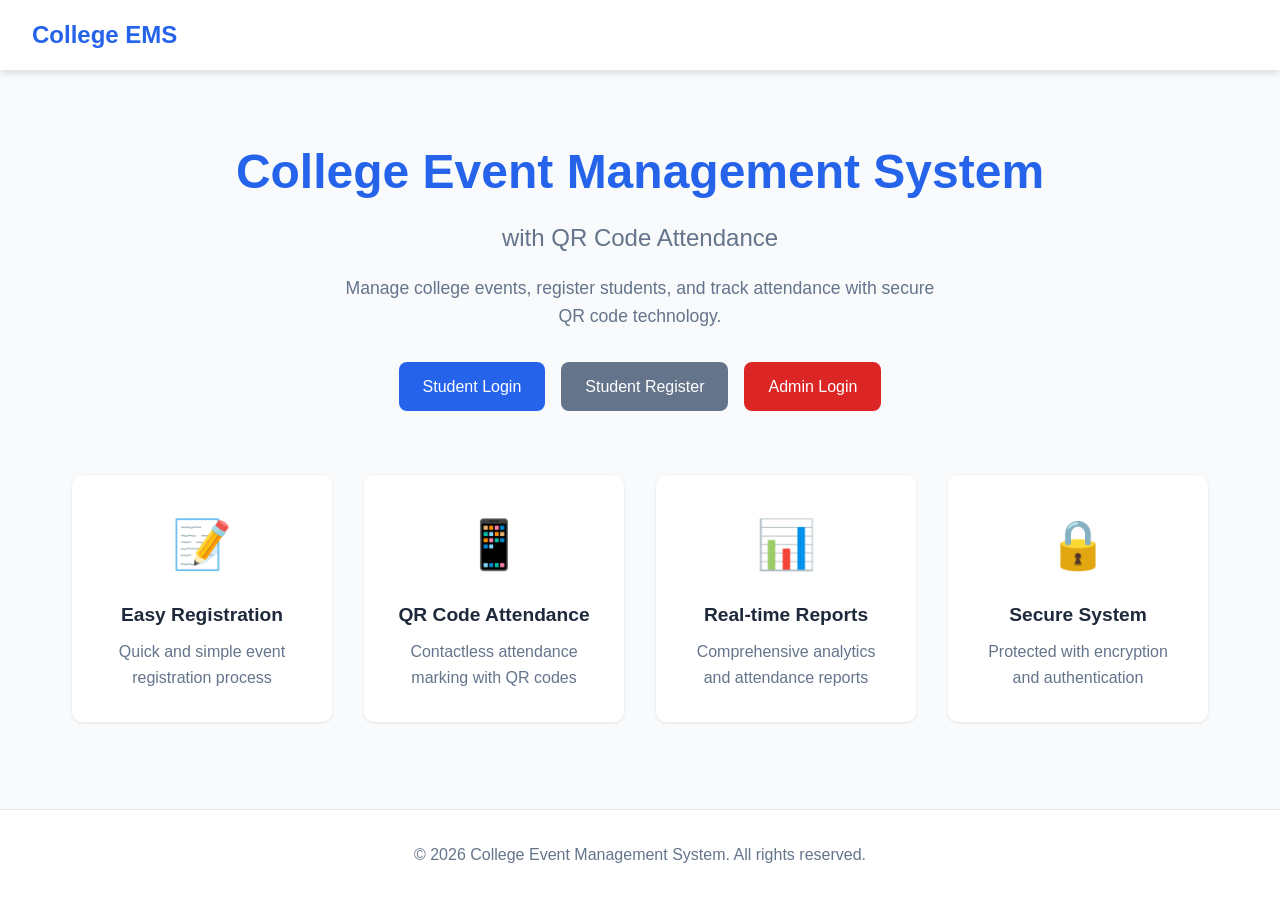
==== frontend/index.html @ 3b86f463 "add in repo" ====
<!DOCTYPE html>
<html lang="en">
<head>
    <meta charset="UTF-8">
    <meta name="viewport" content="width=device-width, initial-scale=1.0">
    <title>College Event Management System</title>
    <link rel="stylesheet" href="css/style.css">
</head>
<body>
    <div class="landing-container">
        <nav class="navbar">
            <h1 class="logo">College EMS</h1>
        </nav>
        
        <div class="hero-section">
            <div class="hero-content">
                <h1 class="hero-title">College Event Management System</h1>
                <p class="hero-subtitle">with QR Code Attendance</p>
                <p class="hero-description">
                    Manage college events, register students, and track attendance with secure QR code technology.
                </p>
                
                <div class="action-buttons">
                    <a href="pages/login.html" class="btn btn-primary">Student Login</a>
                    <a href="pages/register.html" class="btn btn-secondary">Student Register</a>
                    <a href="pages/admin_login.html" class="btn btn-admin">Admin Login</a>
                </div>
            </div>
            
            <div class="features-grid">
                <div class="feature-card">
                    <div class="feature-icon">📝</div>
                    <h3>Easy Registration</h3>
                    <p>Quick and simple event registration process</p>
                </div>
                
                <div class="feature-card">
                    <div class="feature-icon">📱</div>
                    <h3>QR Code Attendance</h3>
                    <p>Contactless attendance marking with QR codes</p>
                </div>
                
                <div class="feature-card">
                    <div class="feature-icon">📊</div>
                    <h3>Real-time Reports</h3>
                    <p>Comprehensive analytics and attendance reports</p>
                </div>
                
                <div class="feature-card">
                    <div class="feature-icon">🔒</div>
                    <h3>Secure System</h3>
                    <p>Protected with encryption and authentication</p>
                </div>
            </div>
        </div>
        
        <footer class="footer">
            <p>&copy; 2026 College Event Management System. All rights reserved.</p>
        </footer>
    </div>
</body>
</html>
---- frontend/css/style.css ----
/* ========================================
   Global Styles
   ======================================== */

* {
    margin: 0;
    padding: 0;
    box-sizing: border-box;
}

:root {
    --primary-color: #2563eb;
    --primary-dark: #1e40af;
    --secondary-color: #64748b;
    --admin-color: #dc2626;
    --admin-dark: #b91c1c;
    --success-color: #16a34a;
    --error-color: #dc2626;
    --warning-color: #f59e0b;
    --background: #f8fafc;
    --card-background: #ffffff;
    --text-primary: #1e293b;
    --text-secondary: #64748b;
    --border-color: #e2e8f0;
    --shadow: 0 1px 3px rgba(0, 0, 0, 0.1);
    --shadow-md: 0 4px 6px rgba(0, 0, 0, 0.1);
    --shadow-lg: 0 10px 15px rgba(0, 0, 0, 0.1);
}

body {
    font-family: 'Segoe UI', Tahoma, Geneva, Verdana, sans-serif;
    background: var(--background);
    color: var(--text-primary);
    line-height: 1.6;
    animation: fadeIn 0.5s ease-in;
}

/* ========================================
   Navbar
   ======================================== */

.navbar {
    background: var(--card-background);
    padding: 1rem 2rem;
    box-shadow: var(--shadow-md);
    display: flex;
    justify-content: space-between;
    align-items: center;
    position: sticky;
    top: 0;
    z-index: 1000;
    animation: slideInDown 0.4s ease-out;
}

@keyframes slideInDown {
    from {
        opacity: 0;
        transform: translateY(-30px);
    }
    to {
        opacity: 1;
        transform: translateY(0);
    }
}

.logo {
    font-size: 1.5rem;
    font-weight: bold;
    color: var(--primary-color);
}

.nav-right {
    display: flex;
    align-items: center;
    gap: 1rem;
}

.nav-username {
    font-weight: 500;
    color: var(--text-secondary);
}

/* ========================================
   Landing Page
   ======================================== */

.landing-container {
    min-height: 100vh;
    display: flex;
    flex-direction: column;
}

.hero-section {
    flex: 1;
    padding: 4rem 2rem;
    max-width: 1200px;
    margin: 0 auto;
    width: 100%;
}

.hero-content {
    text-align: center;
    margin-bottom: 4rem;
}

.hero-title {
    font-size: 3rem;
    font-weight: bold;
    margin-bottom: 0.5rem;
    color: var(--primary-color);
    animation: fadeInUp 0.6s ease;
}

.hero-subtitle {
    font-size: 1.5rem;
    color: var(--text-secondary);
    margin-bottom: 1rem;
    animation: fadeInUp 0.8s ease;
}

.hero-description {
    font-size: 1.1rem;
    color: var(--text-secondary);
    max-width: 600px;
    margin: 0 auto 2rem;
    animation: fadeInUp 1s ease;
}

.action-buttons {
    display: flex;
    gap: 1rem;
    justify-content: center;
    flex-wrap: wrap;
    animation: fadeInUp 1.2s ease;
}

.features-grid {
    display: grid;
    grid-template-columns: repeat(auto-fit, minmax(250px, 1fr));
    gap: 2rem;
    margin-top: 3rem;
}

.feature-card {
    background: var(--card-background);
    padding: 2rem;
    border-radius: 10px;
    text-align: center;
    box-shadow: var(--shadow);
    transition: transform 0.3s ease, box-shadow 0.3s ease;
    animation: fadeInUp 1.4s ease;
}

.feature-card:hover {
    transform: translateY(-5px);
    box-shadow: var(--shadow-lg);
}

.feature-icon {
    font-size: 3rem;
    margin-bottom: 1rem;
}

.feature-card h3 {
    font-size: 1.2rem;
    margin-bottom: 0.5rem;
    color: var(--text-primary);
}

.feature-card p {
    color: var(--text-secondary);
}

/* ========================================
   Buttons
   ======================================== */

.btn {
    padding: 0.75rem 1.5rem;
    border: none;
    border-radius: 8px;
    font-size: 1rem;
    font-weight: 500;
    cursor: pointer;
    transition: all 0.3s ease;
    text-decoration: none;
    display: inline-block;
    text-align: center;
}

.btn-primary {
    background: var(--primary-color);
    color: white;
}

.btn-primary:hover {
    background: var(--primary-dark);
    transform: translateY(-2px);
    box-shadow: var(--shadow-md);
}

.btn-secondary {
    background: var(--secondary-color);
    color: white;
}

.btn-secondary:hover {
    background: #475569;
    transform: translateY(-2px);
}

.btn-admin {
    background: var(--admin-color);
    color: white;
}

.btn-admin:hover {
    background: var(--admin-dark);
    transform: translateY(-2px);
}

.btn-full {
    width: 100%;
}

.btn-sm {
    padding: 0.5rem 1rem;
    font-size: 0.9rem;
}

/* ========================================
   Auth Container
   ======================================== */

.auth-container {
    min-height: 100vh;
    display: flex;
    justify-content: center;
    align-items: center;
    padding: 2rem;
    background: linear-gradient(135deg, #667eea 0%, #764ba2 100%);
}

.auth-box {
    background: var(--card-background);
    padding: 2.5rem;
    border-radius: 12px;
    box-shadow: var(--shadow-lg);
    max-width: 450px;
    width: 100%;
    animation: fadeInUp 0.5s ease;
}

.auth-box-wide {
    max-width: 700px;
}

.auth-header {
    text-align: center;
    margin-bottom: 2rem;
}

.auth-header h1 {
    font-size: 2rem;
    color: var(--text-primary);
    margin-bottom: 0.5rem;
}

.auth-header p {
    color: var(--text-secondary);
}

.admin-header h1 {
    color: var(--admin-color);
}

.auth-form {
    display: flex;
    flex-direction: column;
    gap: 1.5rem;
}

.form-row {
    display: grid;
    grid-template-columns: 1fr 1fr;
    gap: 1rem;
}

.form-group {
    display: flex;
    flex-direction: column;
    gap: 0.5rem;
}

.form-group label {
    font-weight: 500;
    color: var(--text-primary);
}

.form-group input,
.form-group select,
.form-control {
    padding: 0.75rem;
    border: 1px solid var(--border-color);
    border-radius: 8px;
    font-size: 1rem;
    transition: border-color 0.3s ease;
}

.form-group input:focus,
.form-group select:focus,
.form-control:focus {
    outline: none;
    border-color: var(--primary-color);
    transform: scale(1.02);
    box-shadow: 0 0 0 3px rgba(102, 126, 234, 0.1);
}

.form-group small {
    color: var(--text-secondary);
    font-size: 0.85rem;
}

.auth-footer {
    text-align: center;
    margin-top: 1.5rem;
    color: var(--text-secondary);
}

.auth-footer a {
    color: var(--primary-color);
    text-decoration: none;
    font-weight: 500;
}

.auth-footer a:hover {
    text-decoration: underline;
}

/* ========================================
   Dashboard
   ======================================== */

.dashboard-container {
    min-height: 100vh;
    background: var(--background);
}

.main-content {
    max-width: 1200px;
    margin: 0 auto;
    padding: 2rem;
}

.page-header {
    margin-bottom: 2rem;
}

.page-header h1 {
    font-size: 2.5rem;
    color: var(--text-primary);
    margin-bottom: 0.5rem;
}

.page-header p {
    color: var(--text-secondary);
    font-size: 1.1rem;
}

/* ========================================
   Stats Grid
   ======================================== */

.stats-grid {
    display: grid;
    grid-template-columns: repeat(auto-fit, minmax(250px, 1fr));
    gap: 1.5rem;
    margin-bottom: 2rem;
}

.stat-card {
    background: var(--card-background);
    padding: 1.5rem;
    border-radius: 10px;
    box-shadow: var(--shadow);
    display: flex;
    align-items: center;
    gap: 1.5rem;
    transition: transform 0.3s ease;
}

.stat-card:hover {
    transform: translateY(-2px);
    box-shadow: var(--shadow-md);
}

.stat-icon {
    font-size: 3rem;
}

.stat-content h3 {
    font-size: 2rem;
    color: var(--primary-color);
    margin-bottom: 0.25rem;
}

.stat-content p {
    color: var(--text-secondary);
    font-size: 0.95rem;
}

/* ========================================
   Events Grid
   ======================================== */

.events-grid {
    display: grid;
    grid-template-columns: repeat(auto-fit, minmax(300px, 1fr));
    gap: 1.5rem;
    margin-bottom: 2rem;
}

.event-card {
    background: var(--card-background);
    padding: 1.5rem;
    border-radius: 10px;
    box-shadow: var(--shadow);
    transition: all 0.3s ease;
    cursor: pointer;
    border: 2px solid transparent;
    animation: fadeIn 0.4s ease-out;
    animation-fill-mode: both;
}

.event-card:hover {
    box-shadow: var(--shadow-md);
    transform: translateY(-2px);
}

.event-card.selected {
    border-color: var(--primary-color);
    background: #eff6ff;
}

.event-card input[type="checkbox"] {
    margin-right: 0.5rem;
    transform: scale(1.2);
    cursor: pointer;
}

.event-card label {
    cursor: pointer;
    display: flex;
    align-items: flex-start;
    gap: 0.75rem;
}

.event-details {
    flex: 1;
}

.event-details h3 {
    font-size: 1.2rem;
    color: var(--text-primary);
    margin-bottom: 0.5rem;
}

.event-details p {
    color: var(--text-secondary);
    font-size: 0.9rem;
    margin-bottom: 0.25rem;
}

.event-meta {
    display: flex;
    gap: 1rem;
    margin-top: 0.75rem;
    font-size: 0.85rem;
    color: var(--text-secondary);
}

/* ========================================
   Sections
   ======================================== */

.section {
    background: var(--card-background);
    padding: 2rem;
    border-radius: 10px;
    box-shadow: var(--shadow);
    margin-bottom: 2rem;
}

.section h2 {
    font-size: 1.5rem;
    margin-bottom: 1.5rem;
    color: var(--text-primary);
}

/* ========================================
   Tables
   ======================================== */

.table-container {
    overflow-x: auto;
}

table {
    width: 100%;
    border-collapse: collapse;
}

th, td {
    padding: 1rem;
    text-align: left;
    border-bottom: 1px solid var(--border-color);
}

th {
    background: var(--background);
    font-weight: 600;
    color: var(--text-primary);
}

tr:hover {
    background: var(--background);
}

/* ========================================
   Search
   ======================================== */

.search-section {
    background: var(--card-background);
    padding: 2rem;
    border-radius: 10px;
    box-shadow: var(--shadow);
    margin-bottom: 2rem;
}

.search-box {
    display: flex;
    gap: 1rem;
    margin-top: 1rem;
}

.search-box input {
    flex: 1;
    padding: 0.75rem;
    border: 1px solid var(--border-color);
    border-radius: 8px;
    font-size: 1rem;
}

.search-result {
    margin-top: 1.5rem;
    padding: 1.5rem;
    background: var(--background);
    border-radius: 8px;
    border-left: 4px solid var(--primary-color);
}

/* ========================================
   QR Code
   ======================================== */

.qr-generation {
    display: flex;
    gap: 1rem;
    margin-bottom: 1.5rem;
}

.qr-generation select {
    flex: 1;
}

.qr-display {
    text-align: center;
    padding: 2rem;
    background: var(--background);
    border-radius: 8px;
    margin-top: 1.5rem;
}

.qr-display img {
    max-width: 300px;
    margin: 1rem 0;
    border: 1px solid var(--border-color);
    border-radius: 8px;
    padding: 1rem;
    background: white;
}

/* ========================================
   Scan Page
   ======================================== */

.scan-container {
    max-width: 700px;
    margin: 0 auto;
}

.scan-instructions {
    background: var(--card-background);
    padding: 2rem;
    border-radius: 10px;
    box-shadow: var(--shadow);
    margin-bottom: 2rem;
}

.scan-instructions h3 {
    font-size: 1.3rem;
    margin-bottom: 1rem;
    color: var(--text-primary);
}

.scan-instructions ol {
    padding-left: 1.5rem;
}

.scan-instructions li {
    margin-bottom: 0.5rem;
    color: var(--text-secondary);
}

.scan-form {
    background: var(--card-background);
    padding: 2rem;
    border-radius: 10px;
    box-shadow: var(--shadow);
    margin-bottom: 2rem;
}

.scan-form textarea {
    width: 100%;
    padding: 1rem;
    border: 1px solid var(--border-color);
    border-radius: 8px;
    font-family: monospace;
    font-size: 0.9rem;
    resize: vertical;
}

.result-box {
    background: var(--card-background);
    padding: 2rem;
    border-radius: 10px;
    box-shadow: var(--shadow);
    margin-bottom: 2rem;
}

.my-attendance {
    background: var(--card-background);
    padding: 2rem;
    border-radius: 10px;
    box-shadow: var(--shadow);
}

.attendance-list {
    margin-top: 1.5rem;
}

/* ========================================
   Success Page
   ======================================== */

.success-container {
    min-height: 100vh;
    display: flex;
    justify-content: center;
    align-items: center;
    padding: 2rem;
    background: linear-gradient(135deg, #16a34a 0%, #15803d 100%);
}

.success-box {
    background: var(--card-background);
    padding: 3rem;
    border-radius: 12px;
    box-shadow: var(--shadow-lg);
    max-width: 600px;
    width: 100%;
    text-align: center;
    animation: fadeInUp 0.5s ease;
}

.success-icon {
    width: 80px;
    height: 80px;
    background: var(--success-color);
    color: white;
    font-size: 3rem;
    display: flex;
    justify-content: center;
    align-items: center;
    border-radius: 50%;
    margin: 0 auto 1.5rem;
    animation: scaleIn 0.5s ease;
}

.success-box h1 {
    font-size: 2rem;
    color: var(--text-primary);
    margin-bottom: 1rem;
}

.success-message {
    color: var(--text-secondary);
    font-size: 1.1rem;
    margin-bottom: 2rem;
}

.registered-events {
    background: var(--background);
    padding: 1.5rem;
    border-radius: 8px;
    margin-bottom: 2rem;
    text-align: left;
}

.registered-events h3 {
    margin-bottom: 1rem;
}

.registered-events ul {
    list-style: none;
}

.registered-events li {
    padding: 0.5rem 0;
    border-bottom: 1px solid var(--border-color);
}

.registered-events li:last-child {
    border-bottom: none;
}

.info-box {
    background: #eff6ff;
    padding: 1.5rem;
    border-radius: 8px;
    border-left: 4px solid var(--primary-color);
    margin-bottom: 2rem;
    text-align: left;
}

.info-box p {
    margin-bottom: 0.5rem;
}

/* ========================================
   Messages
   ======================================== */

.error-message,
.success-message {
    padding: 1rem;
    border-radius: 8px;
    margin-bottom: 1rem;
    font-weight: 500;
}

.error-message {
    background: #fee2e2;
    color: var(--error-color);
    border-left: 4px solid var(--error-color);
}

.success-message {
    background: #dcfce7;
    color: var(--success-color);
    border-left: 4px solid var(--success-color);
}

/* ========================================
   Footer
   ======================================== */

.footer {
    background: var(--card-background);
    padding: 2rem;
    text-align: center;
    color: var(--text-secondary);
    border-top: 1px solid var(--border-color);
}

/* ========================================
   Animations
   ======================================== */

@keyframes fadeInUp {
    from {
        opacity: 0;
        transform: translateY(30px);
    }
    to {
        opacity: 1;
        transform: translateY(0);
    }
}

@keyframes scaleIn {
    from {
        opacity: 0;
        transform: scale(0);
    }
    to {
        opacity: 1;
        transform: scale(1);
    }
}

/* ========================================
   Form Actions
   ======================================== */

.form-actions {
    margin-top: 2rem;
    display: flex;
    gap: 1rem;
    justify-content: center;
}

.report-actions {
    display: flex;
    gap: 1rem;
    margin-bottom: 1.5rem;
}

.report-actions select {
    flex: 1;
}

/* ========================================
   Stats List
   ======================================== */

.stats-list {
    display: grid;
    grid-template-columns: repeat(auto-fill, minmax(200px, 1fr));
    gap: 1rem;
}

.stat-item {
    background: var(--background);
    padding: 1rem;
    border-radius: 8px;
    display: flex;
    justify-content: space-between;
    align-items: center;
}

.stat-item strong {
    color: var(--primary-color);
    font-size: 1.5rem;
}

/* ========================================
   Logs Container
   ======================================== */

.logs-container {
    margin-top: 1.5rem;
    max-height: 500px;
    overflow-y: auto;
}

.log-item {
    background: var(--background);
    padding: 1rem;
    border-radius: 8px;
    margin-bottom: 0.75rem;
    border-left: 3px solid var(--warning-color);
}

.log-item p {
    margin-bottom: 0.25rem;
    font-size: 0.9rem;
}

/* ========================================
   Report Container
   ======================================== */

.report-container {
    margin-top: 1.5rem;
}

.report-summary {
    display: grid;
    grid-template-columns: repeat(auto-fit, minmax(150px, 1fr));
    gap: 1rem;
    margin-bottom: 1.5rem;
}

.report-stat {
    background: var(--background);
    padding: 1rem;
    border-radius: 8px;
    text-align: center;
}

.report-stat h4 {
    font-size: 2rem;
    color: var(--primary-color);
    margin-bottom: 0.25rem;
}

.report-stat p {
    color: var(--text-secondary);
    font-size: 0.9rem;
}

/* ========================================
   Responsive Design
   ======================================== */

@media (max-width: 768px) {
    .hero-title {
        font-size: 2rem;
    }
    
    .hero-subtitle {
        font-size: 1.2rem;
    }
    
    .action-buttons {
        flex-direction: column;
    }
    
    .form-row {
        grid-template-columns: 1fr;
    }
    
    .features-grid {
        grid-template-columns: 1fr;
    }
    
    .events-grid {
        grid-template-columns: 1fr;
    }
    
    .stats-grid {
        grid-template-columns: 1fr;
    }
    
    .navbar {
        padding: 1rem;
    }
    
    .main-content {
        padding: 1rem;
    }
    
    .report-actions {
        flex-direction: column;
    }
    
    .qr-generation {
        flex-direction: column;
    }
    
    .search-box {
        flex-direction: column;
    }
}

@media (max-width: 480px) {
    .auth-box {
        padding: 1.5rem;
    }
    
    .section {
        padding: 1.5rem;
    }
    
    .page-header h1 {
        font-size: 1.8rem;
    }
}

/* ========================================
   Enhanced Events Page Styles
   ======================================== */

.page-header .subtitle {
    color: var(--text-secondary);
    font-size: 1.1rem;
    margin-bottom: 1rem;
}

.header-divider {
    width: 60px;
    height: 4px;
    background: linear-gradient(90deg, var(--primary-color), var(--success-color));
    border-radius: 2px;
    margin: 1rem auto;
}

.btn-info {
    background: #06b6d4;
    color: white;
    display: flex;
    align-items: center;
    gap: 0.5rem;
}

.btn-info:hover {
    background: #0891b2;
}

.btn-success {
    background: var(--success-color);
    display: flex;
    align-items: center;
    gap: 0.5rem;
}

.btn-success:hover {
    background: #15803d;
}

.btn-large {
    padding: 1rem 2rem;
    font-size: 1.1rem;
    display: flex;
    align-items: center;
    justify-content: center;
    gap: 0.75rem;
}

/* Registration Status Badge */
.registration-status-badge {
    text-align: center;
    margin-bottom: 2rem;
    animation: fadeInDown 0.5s ease;
}

.status-badge {
    display: inline-flex;
    align-items: center;
    gap: 0.75rem;
    padding: 1rem 2rem;
    border-radius: 50px;
    font-weight: 600;
    font-size: 1.1rem;
}

.status-badge.success {
    background: linear-gradient(135deg, #10b981, #059669);
    color: white;
    box-shadow: 0 4px 12px rgba(16, 185, 129, 0.3);
}

/* Enhanced Events Grid */
.events-grid-enhanced {
    display: grid;
    grid-template-columns: repeat(auto-fill, minmax(320px, 1fr));
    gap: 1.5rem;
    margin: 2rem 0;
}

.event-card-enhanced {
    position: relative;
    background: var(--card-background);
    border-radius: 16px;
    overflow: hidden;
    box-shadow: var(--shadow);
    transition: all 0.3s ease;
    border: 2px solid transparent;
}

.event-card-enhanced:hover {
    transform: translateY(-5px);
    box-shadow: 0 12px 24px rgba(0, 0, 0, 0.15);
}

.event-card-enhanced.selected {
    border-color: var(--primary-color);
    box-shadow: 0 0 0 3px rgba(37, 99, 235, 0.1);
    transform: translateY(-5px);
}

.event-card-enhanced.selected::before {
    content: '';
    position: absolute;
    top: 0;
    left: 0;
    right: 0;
    height: 4px;
    background: linear-gradient(90deg, var(--primary-color), var(--success-color));
}

.event-label {
    display: block;
    cursor: pointer;
    height: 100%;
}

.event-label input[type="radio"] {
    display: none;
}

.event-content {
    padding: 1.5rem;
}

.event-header {
    display: flex;
    justify-content: space-between;
    align-items: start;
    margin-bottom: 1rem;
}

.event-title {
    font-size: 1.3rem;
    color: var(--text-primary);
    font-weight: 600;
    flex: 1;
}

.radio-checkmark {
    width: 24px;
    height: 24px;
    border: 2px solid var(--border-color);
    border-radius: 50%;
    position: relative;
    transition: all 0.3s ease;
    flex-shrink: 0;
}

.event-card-enhanced.selected .radio-checkmark {
    border-color: var(--primary-color);
    background: var(--primary-color);
}

.event-card-enhanced.selected .radio-checkmark::after {
    content: '✓';
    position: absolute;
    top: 50%;
    left: 50%;
    transform: translate(-50%, -50%);
    color: white;
    font-weight: bold;
    font-size: 14px;
}

.event-description {
    color: var(--text-secondary);
    margin-bottom: 1.5rem;
    line-height: 1.6;
    font-size: 0.95rem;
}

.event-meta-enhanced {
    display: flex;
    flex-direction: column;
    gap: 0.75rem;
}

.event-meta-enhanced .meta-item {
    display: flex;
    align-items: center;
    gap: 0.5rem;
    color: var(--text-secondary);
    font-size: 0.9rem;
}

.event-meta-enhanced .meta-item svg {
    color: var(--primary-color);
}

/* Registered Event View */
.registered-event-card {
    max-width: 700px;
    margin: 2rem auto;
    animation: scaleIn 0.5s ease;
}

.event-card-large {
    background: linear-gradient(135deg, var(--primary-color), var(--primary-dark));
    color: white;
    padding: 3rem;
    border-radius: 20px;
    text-align: center;
    box-shadow: 0 20px 40px rgba(37, 99, 235, 0.3);
}

.event-icon {
    margin-bottom: 1.5rem;
}

.event-card-large h2 {
    font-size: 2rem;
    margin-bottom: 1rem;
}

.event-card-large .event-description {
    color: rgba(255, 255, 255, 0.9);
    font-size: 1.1rem;
    margin-bottom: 2rem;
}

.event-meta-large {
    display: flex;
    justify-content: center;
    gap: 2rem;
    margin-bottom: 2rem;
    flex-wrap: wrap;
}

.event-meta-large .meta-item {
    display: flex;
    align-items: center;
    gap: 0.5rem;
    font-size: 1rem;
    color: white;
}

.event-actions {
    margin-top: 2rem;
}

.event-actions .btn {
    background: white;
    color: var(--primary-color);
    padding: 1rem 2rem;
    font-size: 1.1rem;
    font-weight: 600;
}

.event-actions .btn:hover {
    background: #f1f5f9;
    transform: scale(1.05);
}

/* Modal Styles */
.modal {
    display: none;
    position: fixed;
    z-index: 2000;
    left: 0;
    top: 0;
    width: 100%;
    height: 100%;
    background: rgba(0, 0, 0, 0.7);
    align-items: center;
    justify-content: center;
    animation: fadeIn 0.3s ease;
}

.modal-content {
    background: var(--card-background);
    padding: 2rem;
    border-radius: 20px;
    max-width: 90%;
    max-height: 90vh;
    overflow-y: auto;
    position: relative;
    animation: slideUp 0.3s ease;
}

.profile-modal {
    width: 1050px;
    max-width: 95%;
    height: 90vh;
    max-height: 90vh;
    overflow-y: auto;
}

.scanner-modal {
    max-width: 600px;
}

.close-modal,
.close-scanner {
    position: absolute;
    top: 1rem;
    right: 1rem;
    font-size: 2rem;
    color: var(--text-secondary);
    cursor: pointer;
    width: 36px;
    height: 36px;
    display: flex;
    align-items: center;
    justify-content: center;
    border-radius: 50%;
    transition: all 0.3s ease;
}

.close-modal:hover,
.close-scanner:hover {
    background: var(--background);
    color: var(--text-primary);
}

.modal-content h2 {
    margin-bottom: 1.5rem;
    color: var(--primary-color);
    font-size: 1.8rem;
}

/* Profile Modal */
.profile-data {
    display: flex;
    flex-direction: column;
    gap: 1.25rem;
}

.profile-item {
    display: flex;
    flex-direction: column;
    gap: 0.5rem;
}

.profile-item label {
    font-weight: 600;
    color: var(--text-secondary);
    font-size: 0.9rem;
    text-transform: uppercase;
    letter-spacing: 0.5px;
}

.profile-value {
    font-size: 1.1rem;
    color: var(--text-primary);
    padding: 0.75rem;
    background: var(--background);
    border-radius: 8px;
    border-left: 3px solid var(--primary-color);
}

/* QR Scanner Styles */
#scannerContainer {
    position: relative;
    width: 100%;
    max-width: 500px;
    margin: 0 auto;
    border-radius: 12px;
    overflow: hidden;
}

.qr-video {
    width: 100%;
    height: auto;
    display: block;
    border-radius: 12px;
}

.scanner-overlay {
    position: absolute;
    top: 0;
    left: 0;
    right: 0;
    bottom: 0;
    pointer-events: none;
    display: flex;
    align-items: center;
    justify-content: center;
}

.scanner-frame {
    width: 250px;
    height: 250px;
    border: 3px solid var(--success-color);
    border-radius: 12px;
    box-shadow: 0 0 0 9999px rgba(0, 0, 0, 0.5);
    position: relative;
}

.scanner-frame::before,
.scanner-frame::after {
    content: '';
    position: absolute;
    width: 30px;
    height: 30px;
    border: 4px solid var(--success-color);
}

.scanner-frame::before {
    top: -3px;
    left: -3px;
    border-right: none;
    border-bottom: none;
}

.scanner-frame::after {
    bottom: -3px;
    right: -3px;
    border-left: none;
    border-top: none;
}

.scan-status {
    text-align: center;
    margin: 1.5rem 0;
    padding: 1rem;
    background: var(--background);
    border-radius: 8px;
    font-weight: 500;
}

#stopScanBtn {
    width: 100%;
    margin-top: 1rem;
}

/* Animations */
@keyframes fadeIn {
    from {
        opacity: 0;
    }
    to {
        opacity: 1;
    }
}

@keyframes fadeInDown {
    from {
        opacity: 0;
        transform: translateY(-20px);
    }
    to {
        opacity: 1;
        transform: translateY(0);
    }
}

@keyframes slideUp {
    from {
        opacity: 0;
        transform: translateY(30px);
    }
    to {
        opacity: 1;
        transform: translateY(0);
    }
}

@keyframes scaleIn {
    from {
        opacity: 0;
        transform: scale(0.9);
    }
    to {
        opacity: 1;
        transform: scale(1);
    }
}

/* Responsive Updates */
@media (max-width: 768px) {
    .events-grid-enhanced {
        grid-template-columns: 1fr;
    }
    
    .nav-right {
        gap: 0.5rem;
    }
    
    .btn-sm {
        font-size: 0.85rem;
        padding: 0.5rem 0.75rem;
    }
    
    .btn-sm svg {
        width: 14px;
        height: 14px;
    }
    
    .event-card-large {
        padding: 2rem 1.5rem;
    }
    
    .event-card-large h2 {
        font-size: 1.5rem;
    }
    
    .event-meta-large {
        flex-direction: column;
        gap: 1rem;
    }
    
    .modal-content {
        padding: 1.5rem;
        max-width: 95%;
    }
    
    .profile-modal {
        width: 95%;
        height: 85vh;
    }
    
    .scanner-frame {
        width: 200px;
        height: 200px;
    }
}

@media (max-width: 480px) {
    .header-divider {
        margin: 1rem 0;
    }
    
    .status-badge {
        padding: 0.75rem 1.5rem;
        font-size: 1rem;
    }
    
    .event-title {
        font-size: 1.1rem;
    }
    
    .btn-large {
        padding: 0.875rem 1.5rem;
        font-size: 1rem;
    }
    
    .profile-modal {
        width: 95%;
        height: 80vh;
    }
}

/* QR Code Display Styling */
.qr-generation {
    display: flex;
    gap: 1rem;
    align-items: center;
    margin-bottom: 2rem;
}

.qr-generation select {
    flex: 1;
    max-width: 400px;
}

.qr-display {
    background: linear-gradient(135deg, #667eea 0%, #764ba2 100%);
    border-radius: 16px;
    padding: 2rem;
    text-align: center;
    margin-top: 2rem;
    box-shadow: 0 10px 30px rgba(102, 126, 234, 0.3);
    max-width: 500px;
    margin-left: auto;
    margin-right: auto;
    animation: slideInUp 0.4s ease-out;
}

.qr-display h3 {
    color: white;
    margin: 0;
}

.qr-display p {
    margin: 0.5rem 0;
}

.qr-display img {
    border-radius: 8px;
    max-width: 220px;
    width: 100%;
    height: auto;
}

.qr-display .btn {
    margin-top: 1rem;
}

/* Admin Dashboard Enhancements */
.dashboard-container {
    min-height: 100vh;
    background: var(--background);
}

.stats-grid {
    display: grid;
    grid-template-columns: repeat(auto-fit, minmax(250px, 1fr));
    gap: 1.5rem;
    margin-bottom: 2rem;
}

.stat-card {
    background: var(--card-background);
    padding: 2rem;
    border-radius: 12px;
    box-shadow: 0 2px 8px rgba(0, 0, 0, 0.1);
    display: flex;
    align-items: center;
    gap: 1.5rem;
    transition: transform 0.3s ease, box-shadow 0.3s ease;
    animation: slideInUp 0.5s ease-out;
    animation-fill-mode: both;
}

.stat-card:nth-child(1) { animation-delay: 0.1s; }
.stat-card:nth-child(2) { animation-delay: 0.2s; }
.stat-card:nth-child(3) { animation-delay: 0.3s; }

.stat-card:hover {
    transform: translateY(-4px);
    box-shadow: 0 6px 20px rgba(0, 0, 0, 0.15);
}

.stat-icon {
    font-size: 3rem;
    filter: grayscale(0%);
}

.stat-content h3 {
    font-size: 2.5rem;
    color: var(--primary-color);
    margin: 0 0 0.5rem 0;
    font-weight: 700;
}

.stat-content p {
    margin: 0;
    color: var(--text-secondary);
    font-size: 0.95rem;
}

.section {
    background: var(--card-background);
    padding: 2rem;
    border-radius: 12px;
    margin-bottom: 2rem;
    box-shadow: 0 2px 8px rgba(0, 0, 0, 0.1);
    animation: fadeIn 0.6s ease-out;
}

.section h2 {
    color: var(--primary-color);
    margin-bottom: 1.5rem;
    font-size: 1.5rem;
    font-weight: 600;
    border-bottom: 2px solid var(--primary-color);
    padding-bottom: 0.5rem;
}

/* Search Section */
.search-section {
    background: var(--card-background);
    padding: 2rem;
    border-radius: 12px;
    margin-bottom: 2rem;
    box-shadow: 0 2px 8px rgba(0, 0, 0, 0.1);
}

.search-box {
    display: flex;
    gap: 1rem;
    margin-bottom: 1rem;
}

.search-box input {
    flex: 1;
    max-width: 400px;
}

.search-result {
    background: #f8fafc;
    padding: 1.5rem;
    border-radius: 8px;
    border-left: 4px solid var(--primary-color);
    margin-top: 1rem;
}

.search-result h3 {
    color: var(--primary-color);
    margin-bottom: 1rem;
}

.search-result p {
    margin: 0.5rem 0;
    color: var(--text-color);
}

.search-result ul {
    margin: 0.5rem 0;
    padding-left: 1.5rem;
}

/* Attendance Table Styling */
.attendance-table {
    width: 100%;
    border-collapse: collapse;
    margin-top: 1.5rem;
    background: white;
    box-shadow: 0 2px 8px rgba(0, 0, 0, 0.05);
    border-radius: 8px;
    overflow: hidden;
}

.attendance-table thead {
    background: linear-gradient(135deg, #667eea 0%, #764ba2 100%);
    color: white;
}

.attendance-table th {
    padding: 1rem;
    text-align: left;
    font-weight: 600;
    font-size: 0.9rem;
    text-transform: uppercase;
    letter-spacing: 0.5px;
}

.attendance-table td {
    padding: 1rem;
    border-bottom: 1px solid #e2e8f0;
    color: var(--text-color);
}

.attendance-table tbody tr {
    transition: background-color 0.2s ease;
}

.attendance-table tbody tr:hover {
    background-color: #f8fafc;
}

.status-present {
    background-color: #f0fdf4 !important;
}

.status-absent {
    background-color: #fef2f2 !important;
}

.status-badge {
    display: inline-flex;
    align-items: center;
    gap: 0.5rem;
    padding: 0.4rem 0.8rem;
    border-radius: 20px;
    font-size: 0.85rem;
    font-weight: 600;
    text-transform: uppercase;
    letter-spacing: 0.5px;
}

.badge-present {
    background-color: #10b981;
    color: white;
}

.badge-absent {
    background-color: #ef4444;
    color: white;
}

/* Report Container */
.report-container {
    margin-top: 1.5rem;
    animation: fadeIn 0.3s ease;
}

.report-summary {
    display: grid;
    grid-template-columns: repeat(auto-fit, minmax(150px, 1fr));
    gap: 1.5rem;
    margin-bottom: 2rem;
    padding: 1.5rem;
    background: linear-gradient(135deg, #667eea15 0%, #764ba215 100%);
    border-radius: 12px;
}

.report-stat {
    text-align: center;
    padding: 1rem;
}

.report-stat h4 {
    font-size: 2rem;
    color: var(--primary-color);
    margin: 0 0 0.5rem 0;
    font-weight: 700;
}

.report-stat p {
    margin: 0;
    color: var(--text-secondary);
    font-size: 0.9rem;
    font-weight: 500;
}

/* Report Actions */
.report-actions {
    display: flex;
    gap: 1rem;
    flex-wrap: wrap;
    align-items: center;
}

.report-actions select {
    flex: 1;
    max-width: 400px;
}

/* Table Container */
.table-container {
    overflow-x: auto;
    margin-top: 1rem;
}

.table-container table {
    width: 100%;
    border-collapse: collapse;
    background: white;
    box-shadow: 0 2px 8px rgba(0, 0, 0, 0.05);
    border-radius: 8px;
    overflow: hidden;
}

.table-container thead {
    background: var(--primary-color);
    color: white;
}

.table-container th {
    padding: 1rem;
    text-align: left;
    font-weight: 600;
}

.table-container td {
    padding: 1rem;
    border-bottom: 1px solid #e2e8f0;
}

.table-container tbody tr:hover {
    background-color: #f8fafc;
}

/* Stats List */
.stats-list {
    display: flex;
    flex-direction: column;
    gap: 0.75rem;
}

.stat-item {
    display: flex;
    justify-content: space-between;
    align-items: center;
    padding: 1rem 1.5rem;
    background: var(--background);
    border-radius: 8px;
    border-left: 4px solid var(--primary-color);
}

.stat-item span {
    color: var(--text-color);
    font-weight: 500;
}

.stat-item strong {
    color: var(--primary-color);
    font-size: 1.25rem;
    font-weight: 700;
}

/* Logs Container */
.logs-container {
    margin-top: 1.5rem;
    max-height: 500px;
    overflow-y: auto;
}

.log-item {
    background: #fef2f2;
    padding: 1rem;
    border-radius: 8px;
    border-left: 4px solid #ef4444;
    margin-bottom: 1rem;
}

.log-item p {
    margin: 0.5rem 0;
    font-size: 0.9rem;
}

.log-item strong {
    color: #991b1b;
}

/* No Data Message */
.no-data {
    text-align: center;
    padding: 3rem;
    color: var(--text-secondary);
    font-size: 1.1rem;
}

/* Animations */
@keyframes fadeIn {
    from {
        opacity: 0;
        transform: translateY(10px);
    }
    to {
        opacity: 1;
        transform: translateY(0);
    }
}

@keyframes slideInUp {
    from {
        opacity: 0;
        transform: translateY(30px);
    }
    to {
        opacity: 1;
        transform: translateY(0);
    }
}

@keyframes slideInLeft {
    from {
        opacity: 0;
        transform: translateX(-30px);
    }
    to {
        opacity: 1;
        transform: translateX(0);
    }
}

@keyframes slideInRight {
    from {
        opacity: 0;
        transform: translateX(30px);
    }
    to {
        opacity: 1;
        transform: translateX(0);
    }
}

@keyframes scaleIn {
    from {
        opacity: 0;
        transform: scale(0.9);
    }
    to {
        opacity: 1;
        transform: scale(1);
    }
}

@keyframes pulse {
    0%, 100% {
        transform: scale(1);
    }
    50% {
        transform: scale(1.05);
    }
}

@keyframes shimmer {
    0% {
        background-position: -1000px 0;
    }
    100% {
        background-position: 1000px 0;
    }
}

/* Responsive Admin Dashboard */
@media (max-width: 768px) {
    .stats-grid {
        grid-template-columns: 1fr;
    }
    
    .search-box {
        flex-direction: column;
    }
    
    .search-box input {
        max-width: 100%;
    }
    
    .report-actions {
        flex-direction: column;
    }
    
    .report-actions select {
        max-width: 100%;
    }
    
    .report-summary {
        grid-template-columns: repeat(2, 1fr);
    }
    
    .attendance-table {
        font-size: 0.85rem;
    }
    
    .attendance-table th,
    .attendance-table td {
        padding: 0.75rem 0.5rem;
    }
    
    .section {
        padding: 1.5rem;
    }
}
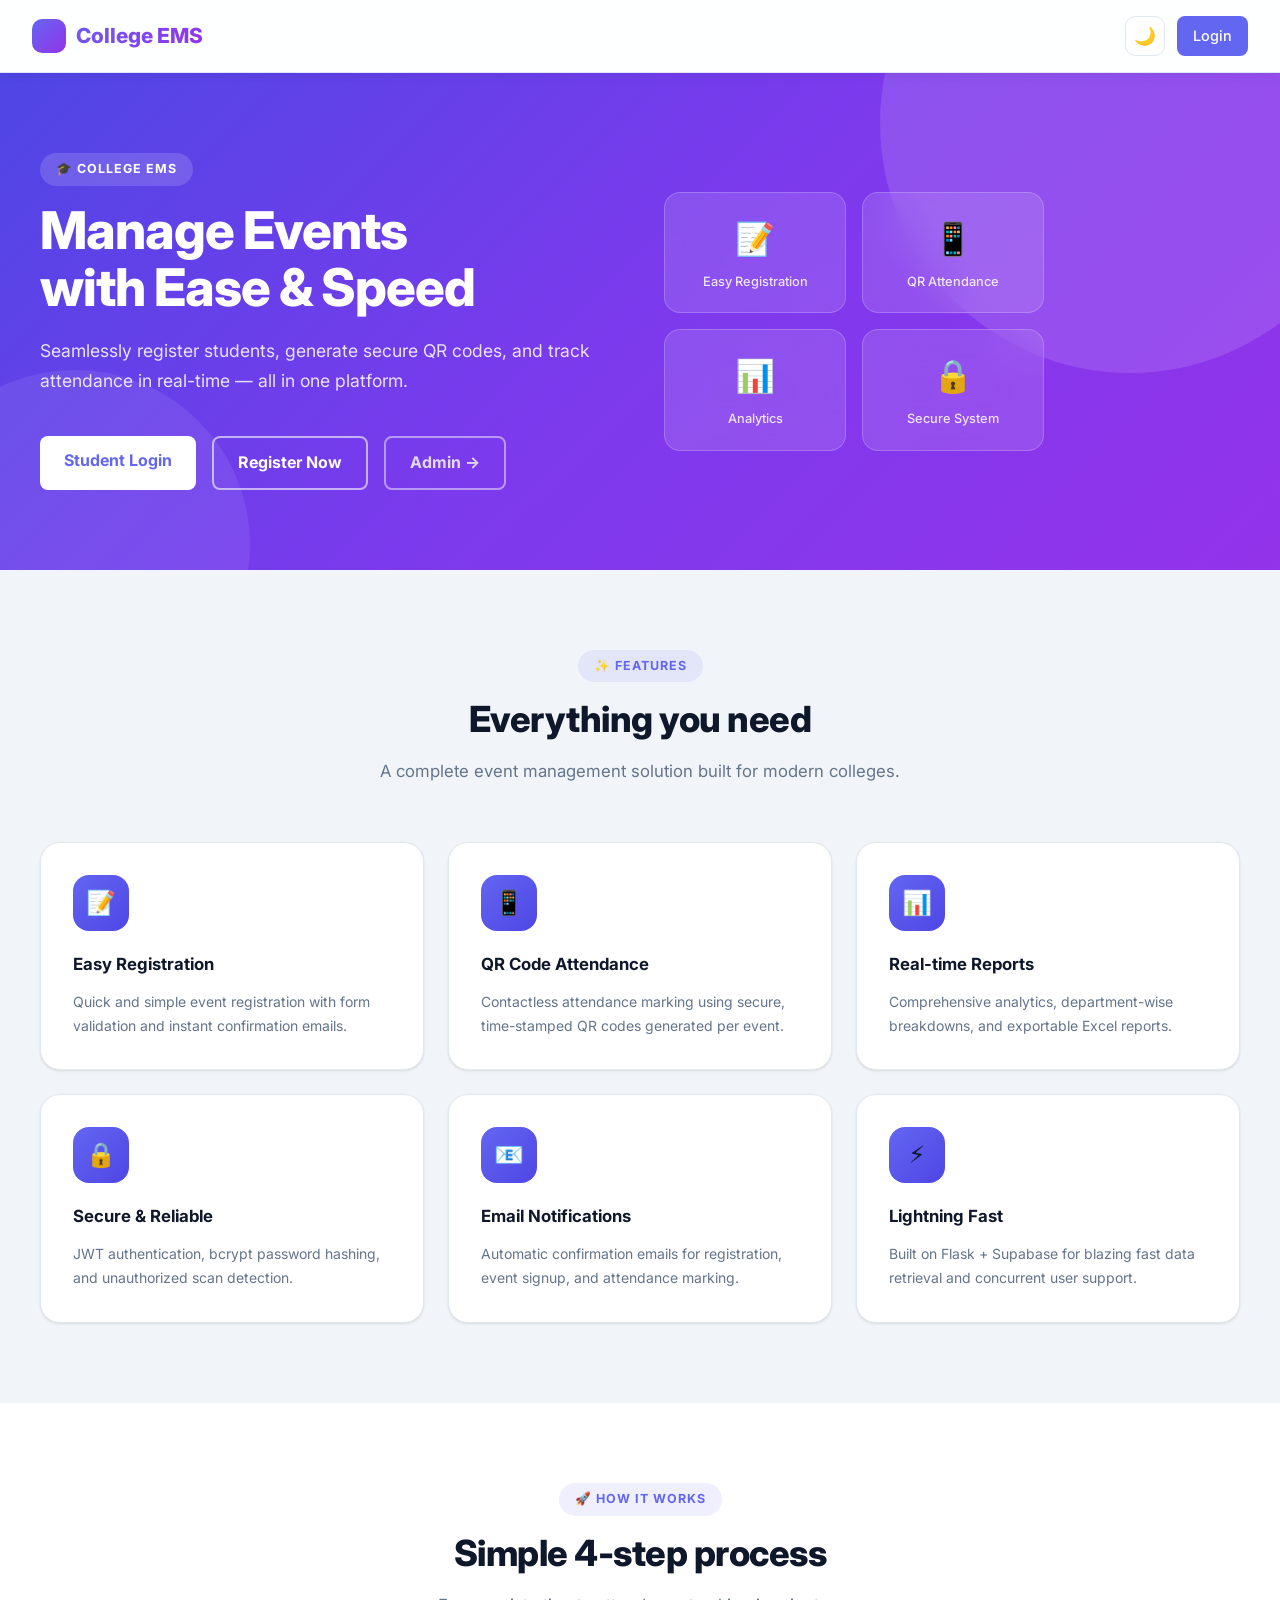
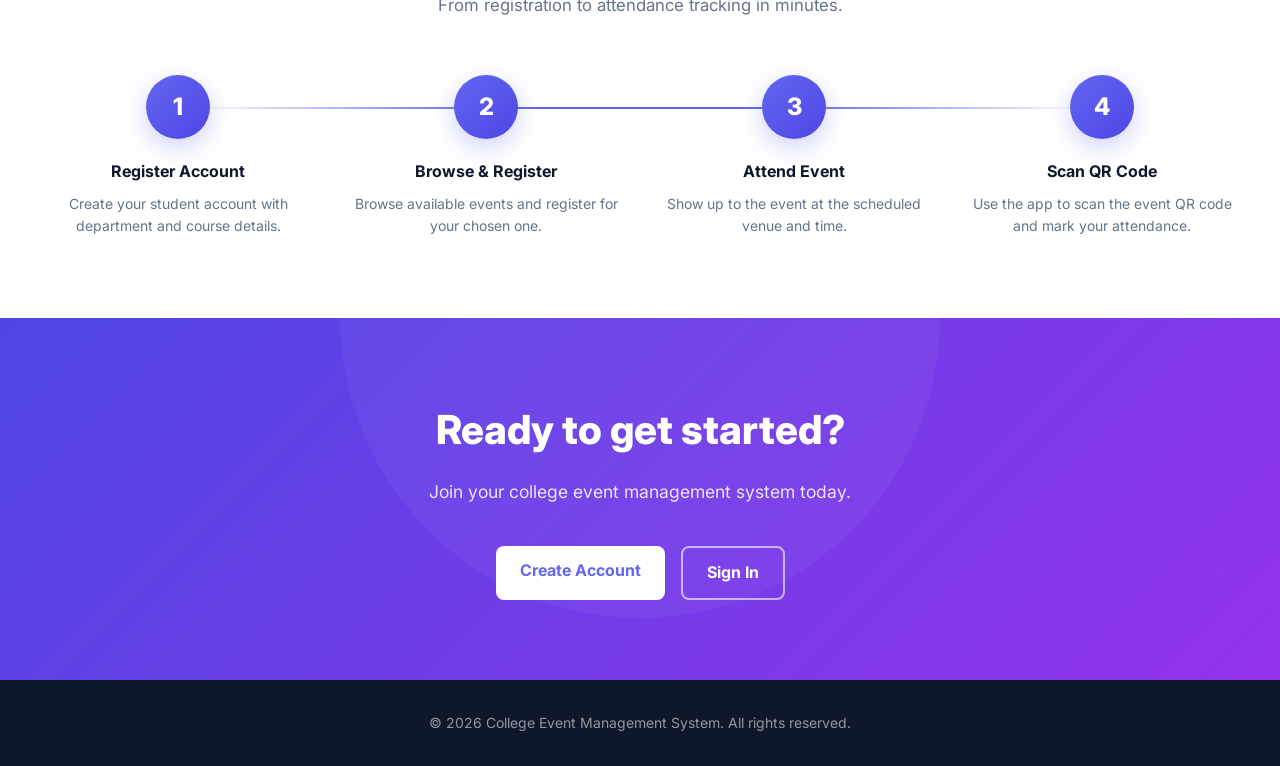
==== commit 0c83c280: "changes in design" ====
--- a/frontend/index.html
+++ b/frontend/index.html
@@ -4,59 +4,143 @@
     <meta charset="UTF-8">
     <meta name="viewport" content="width=device-width, initial-scale=1.0">
     <title>College Event Management System</title>
+    <link rel="preconnect" href="https://fonts.googleapis.com">
+    <link rel="preconnect" href="https://fonts.gstatic.com" crossorigin>
+    <link href="https://fonts.googleapis.com/css2?family=Inter:wght@300;400;500;600;700;800&display=swap" rel="stylesheet">
+    <link rel="stylesheet" href="https://unpkg.com/aos@2.3.4/dist/aos.css">
     <link rel="stylesheet" href="css/style.css">
 </head>
 <body>
-    <div class="landing-container">
-        <nav class="navbar">
-            <h1 class="logo">College EMS</h1>
-        </nav>
-        
-        <div class="hero-section">
-            <div class="hero-content">
-                <h1 class="hero-title">College Event Management System</h1>
-                <p class="hero-subtitle">with QR Code Attendance</p>
-                <p class="hero-description">
-                    Manage college events, register students, and track attendance with secure QR code technology.
-                </p>
-                
-                <div class="action-buttons">
-                    <a href="pages/login.html" class="btn btn-primary">Student Login</a>
-                    <a href="pages/register.html" class="btn btn-secondary">Student Register</a>
-                    <a href="pages/admin_login.html" class="btn btn-admin">Admin Login</a>
+    <!-- Sticky Navbar -->
+    <nav class="navbar-modern">
+        <div class="navbar-logo">
+            <div class="navbar-logo-icon">🎓</div>
+            College EMS
+        </div>
+        <div style="display:flex;align-items:center;gap:0.75rem;">
+            <button class="theme-toggle" id="themeToggle" title="Toggle dark mode" aria-label="Toggle dark mode">🌙</button>
+            <a href="pages/login.html" class="btn btn-primary btn-sm">Login</a>
+        </div>
+    </nav>
+
+    <!-- Hero -->
+    <section class="hero-gradient">
+        <div class="hero-inner">
+            <div data-aos="fade-right">
+                <div class="section-tag" style="background:rgba(255,255,255,0.15);color:white;">🎓 College EMS</div>
+                <h1 class="hero-headline">Manage Events<br>with Ease &amp; Speed</h1>
+                <p class="hero-sub">Seamlessly register students, generate secure QR codes, and track attendance in real-time — all in one platform.</p>
+                <div class="hero-cta-group">
+                    <a href="pages/login.html" class="btn btn-white">Student Login</a>
+                    <a href="pages/register.html" class="btn btn-outline-white">Register Now</a>
+                    <a href="pages/admin_login.html" class="btn btn-outline-white" style="opacity:0.8;">Admin →</a>
                 </div>
             </div>
-            
-            <div class="features-grid">
-                <div class="feature-card">
-                    <div class="feature-icon">📝</div>
-                    <h3>Easy Registration</h3>
-                    <p>Quick and simple event registration process</p>
-                </div>
-                
-                <div class="feature-card">
-                    <div class="feature-icon">📱</div>
-                    <h3>QR Code Attendance</h3>
-                    <p>Contactless attendance marking with QR codes</p>
-                </div>
-                
-                <div class="feature-card">
-                    <div class="feature-icon">📊</div>
-                    <h3>Real-time Reports</h3>
-                    <p>Comprehensive analytics and attendance reports</p>
-                </div>
-                
-                <div class="feature-card">
-                    <div class="feature-icon">🔒</div>
-                    <h3>Secure System</h3>
-                    <p>Protected with encryption and authentication</p>
+            <div class="hero-visual" data-aos="fade-left" data-aos-delay="200">
+                <div class="hero-card-stack">
+                    <div class="hero-mini-card"><div class="hero-mini-card-icon">📝</div><div class="hero-mini-card-label">Easy Registration</div></div>
+                    <div class="hero-mini-card"><div class="hero-mini-card-icon">📱</div><div class="hero-mini-card-label">QR Attendance</div></div>
+                    <div class="hero-mini-card"><div class="hero-mini-card-icon">📊</div><div class="hero-mini-card-label">Analytics</div></div>
+                    <div class="hero-mini-card"><div class="hero-mini-card-icon">🔒</div><div class="hero-mini-card-label">Secure System</div></div>
                 </div>
             </div>
         </div>
-        
-        <footer class="footer">
-            <p>&copy; 2026 College Event Management System. All rights reserved.</p>
-        </footer>
-    </div>
+    </section>
+
+    <!-- Features -->
+    <section class="features-section">
+        <div class="section-header" data-aos="fade-up">
+            <div class="section-tag">✨ Features</div>
+            <h2 class="section-title">Everything you need</h2>
+            <p class="section-subtitle">A complete event management solution built for modern colleges.</p>
+        </div>
+        <div class="features-grid-modern">
+            <div class="feature-card-modern" data-aos="fade-up" data-aos-delay="0">
+                <div class="feature-icon-modern">📝</div>
+                <h3>Easy Registration</h3>
+                <p>Quick and simple event registration with form validation and instant confirmation emails.</p>
+            </div>
+            <div class="feature-card-modern" data-aos="fade-up" data-aos-delay="100">
+                <div class="feature-icon-modern">📱</div>
+                <h3>QR Code Attendance</h3>
+                <p>Contactless attendance marking using secure, time-stamped QR codes generated per event.</p>
+            </div>
+            <div class="feature-card-modern" data-aos="fade-up" data-aos-delay="200">
+                <div class="feature-icon-modern">📊</div>
+                <h3>Real-time Reports</h3>
+                <p>Comprehensive analytics, department-wise breakdowns, and exportable Excel reports.</p>
+            </div>
+            <div class="feature-card-modern" data-aos="fade-up" data-aos-delay="300">
+                <div class="feature-icon-modern">🔒</div>
+                <h3>Secure &amp; Reliable</h3>
+                <p>JWT authentication, bcrypt password hashing, and unauthorized scan detection.</p>
+            </div>
+            <div class="feature-card-modern" data-aos="fade-up" data-aos-delay="400">
+                <div class="feature-icon-modern">📧</div>
+                <h3>Email Notifications</h3>
+                <p>Automatic confirmation emails for registration, event signup, and attendance marking.</p>
+            </div>
+            <div class="feature-card-modern" data-aos="fade-up" data-aos-delay="500">
+                <div class="feature-icon-modern">⚡</div>
+                <h3>Lightning Fast</h3>
+                <p>Built on Flask + Supabase for blazing fast data retrieval and concurrent user support.</p>
+            </div>
+        </div>
+    </section>
+
+    <!-- How it works -->
+    <section class="how-section">
+        <div class="section-header" data-aos="fade-up">
+            <div class="section-tag">🚀 How it works</div>
+            <h2 class="section-title">Simple 4-step process</h2>
+            <p class="section-subtitle">From registration to attendance tracking in minutes.</p>
+        </div>
+        <div class="steps-grid">
+            <div class="step-card" data-aos="zoom-in" data-aos-delay="0">
+                <div class="step-number">1</div>
+                <h4>Register Account</h4>
+                <p>Create your student account with department and course details.</p>
+            </div>
+            <div class="step-card" data-aos="zoom-in" data-aos-delay="100">
+                <div class="step-number">2</div>
+                <h4>Browse &amp; Register</h4>
+                <p>Browse available events and register for your chosen one.</p>
+            </div>
+            <div class="step-card" data-aos="zoom-in" data-aos-delay="200">
+                <div class="step-number">3</div>
+                <h4>Attend Event</h4>
+                <p>Show up to the event at the scheduled venue and time.</p>
+            </div>
+            <div class="step-card" data-aos="zoom-in" data-aos-delay="300">
+                <div class="step-number">4</div>
+                <h4>Scan QR Code</h4>
+                <p>Use the app to scan the event QR code and mark your attendance.</p>
+            </div>
+        </div>
+    </section>
+
+    <!-- CTA -->
+    <section class="cta-section" data-aos="fade-up">
+        <h2 class="cta-title">Ready to get started?</h2>
+        <p class="cta-sub">Join your college event management system today.</p>
+        <div class="cta-buttons">
+            <a href="pages/register.html" class="btn btn-white">Create Account</a>
+            <a href="pages/login.html" class="btn btn-outline-white">Sign In</a>
+        </div>
+    </section>
+
+    <!-- Footer -->
+    <footer class="footer-modern">
+        <p>&copy; 2026 College Event Management System. All rights reserved.</p>
+    </footer>
+
+    <div class="toast-container" id="toastContainer"></div>
+
+    <script src="https://unpkg.com/aos@2.3.4/dist/aos.js"></script>
+    <script src="js/config.js"></script>
+    <script src="js/utils.js"></script>
+    <script>
+        AOS.init({ duration: 700, once: true, offset: 60 });
+    </script>
 </body>
 </html>
--- a/frontend/css/style.css
+++ b/frontend/css/style.css
@@ -9,30 +9,76 @@
 }
 
 :root {
-    --primary-color: #2563eb;
-    --primary-dark: #1e40af;
+    /* Primary palette */
+    --primary-color: #6366f1;
+    --primary:       #6366f1;
+    --primary-dark:  #4f46e5;
+    --primary-light: #818cf8;
+
+    /* Semantic */
     --secondary-color: #64748b;
-    --admin-color: #dc2626;
-    --admin-dark: #b91c1c;
-    --success-color: #16a34a;
-    --error-color: #dc2626;
-    --warning-color: #f59e0b;
-    --background: #f8fafc;
+    --admin-color:     #ef4444;
+    --admin-dark:      #dc2626;
+    --success-color:   #10b981;
+    --error-color:     #ef4444;
+    --warning-color:   #f59e0b;
+    --info-color:      #06b6d4;
+
+    /* Surfaces */
+    --background:      #f1f5f9;
     --card-background: #ffffff;
-    --text-primary: #1e293b;
+    --surface-glass:   rgba(255,255,255,0.82);
+
+    /* Text */
+    --text-primary:   #0f172a;
     --text-secondary: #64748b;
-    --border-color: #e2e8f0;
-    --shadow: 0 1px 3px rgba(0, 0, 0, 0.1);
-    --shadow-md: 0 4px 6px rgba(0, 0, 0, 0.1);
-    --shadow-lg: 0 10px 15px rgba(0, 0, 0, 0.1);
+
+    /* Borders & shadows */
+    --border-color:  #e2e8f0;
+    --border-glass:  rgba(255,255,255,0.3);
+    --shadow:    0 1px 3px rgba(0,0,0,0.08),  0 1px 2px rgba(0,0,0,0.05);
+    --shadow-md: 0 4px 6px -1px rgba(0,0,0,0.1), 0 2px 4px -2px rgba(0,0,0,0.08);
+    --shadow-lg: 0 10px 25px -3px rgba(0,0,0,0.12), 0 4px 8px -4px rgba(0,0,0,0.08);
+    --shadow-glow: 0 0 30px rgba(99,102,241,0.18);
+
+    /* Layout */
+    --sidebar-bg:     #1e1b4b;
+    --sidebar-active: #4f46e5;
+    --sidebar-text:   rgba(255,255,255,0.8);
+    --sidebar-width:  260px;
+
+    /* Misc */
+    --transition: all 0.3s cubic-bezier(0.4,0,0.2,1);
+    --radius:    12px;
+    --radius-lg: 20px;
+    --radius-xl: 24px;
+}
+
+[data-theme="dark"] {
+    --primary-color: #818cf8;
+    --primary:       #818cf8;
+    --primary-dark:  #6366f1;
+    --primary-light: #a5b4fc;
+    --background:      #0f172a;
+    --card-background: #1e293b;
+    --surface-glass:   rgba(30,41,59,0.85);
+    --text-primary:   #f1f5f9;
+    --text-secondary: #94a3b8;
+    --border-color:  #334155;
+    --border-glass:  rgba(148,163,184,0.12);
+    --shadow:    0 1px 3px rgba(0,0,0,0.4);
+    --shadow-md: 0 4px 6px -1px rgba(0,0,0,0.5);
+    --shadow-lg: 0 10px 25px -3px rgba(0,0,0,0.5);
+    --sidebar-bg: #020617;
 }
 
 body {
-    font-family: 'Segoe UI', Tahoma, Geneva, Verdana, sans-serif;
+    font-family: 'Inter', 'Segoe UI', system-ui, -apple-system, sans-serif;
     background: var(--background);
     color: var(--text-primary);
     line-height: 1.6;
     animation: fadeIn 0.5s ease-in;
+    transition: background 0.3s ease, color 0.3s ease;
 }
 
 /* ========================================
@@ -1018,6 +1064,29 @@
 
 .btn-success:hover {
     background: #15803d;
+}
+
+.btn-danger {
+    background: #ef4444;
+    color: white;
+    display: flex;
+    align-items: center;
+    gap: 0.5rem;
+}
+
+.btn-danger:hover {
+    background: #dc2626;
+}
+
+/* Student edit form grid */
+.edit-form-grid {
+    display: grid;
+    grid-template-columns: 1fr 1fr;
+    gap: 1rem;
+}
+
+@media (max-width: 600px) {
+    .edit-form-grid { grid-template-columns: 1fr; }
 }
 
 .btn-large {
@@ -2008,3 +2077,389 @@
         padding: 1.5rem;
     }
 }
+
+/* ================================================================
+   MODERN UI ENHANCEMENTS v2  — appended
+   ================================================================ */
+
+/* === DARK MODE OVERRIDES === */
+[data-theme="dark"] .navbar,
+[data-theme="dark"] .topbar { background: var(--card-background); border-bottom: 1px solid var(--border-color); }
+[data-theme="dark"] .navbar-modern { background: rgba(15,23,42,0.92); }
+[data-theme="dark"] .auth-container { background: linear-gradient(135deg,#1e1b4b 0%,#312e81 100%); }
+[data-theme="dark"] .section,
+[data-theme="dark"] .search-section,
+[data-theme="dark"] .scan-form,
+[data-theme="dark"] .scan-instructions,
+[data-theme="dark"] .chart-card,
+[data-theme="dark"] .stat-card { border: 1px solid var(--border-color); }
+[data-theme="dark"] .form-group input,
+[data-theme="dark"] .form-group select,
+[data-theme="dark"] .form-control,
+[data-theme="dark"] .form-label-float input,
+[data-theme="dark"] .form-label-float select { background: var(--background); border-color: var(--border-color); color: var(--text-primary); }
+[data-theme="dark"] .form-group input:focus,
+[data-theme="dark"] .form-label-float input:focus,
+[data-theme="dark"] .form-label-float select:focus { border-color: var(--primary); background: var(--card-background); }
+[data-theme="dark"] .modern-table tbody tr:hover { background: rgba(255,255,255,0.03) !important; }
+[data-theme="dark"] .attendance-table tbody tr:hover { background-color: rgba(255,255,255,0.04) !important; }
+
+/* === NAVBAR MODERN (landing page) === */
+.navbar-modern {
+    background: rgba(255,255,255,0.92);
+    backdrop-filter: blur(20px);
+    -webkit-backdrop-filter: blur(20px);
+    padding: 1rem 2rem;
+    display: flex;
+    justify-content: space-between;
+    align-items: center;
+    position: sticky; top: 0; z-index: 1000;
+    border-bottom: 1px solid var(--border-color);
+    box-shadow: 0 1px 12px rgba(0,0,0,0.06);
+    transition: background 0.3s ease;
+}
+[data-theme="dark"] .navbar-modern { background: rgba(15,23,42,0.92); }
+.navbar-logo {
+    font-size: 1.3rem; font-weight: 800;
+    background: linear-gradient(135deg,var(--primary),#9333ea);
+    -webkit-background-clip: text; -webkit-text-fill-color: transparent; background-clip: text;
+    display: flex; align-items: center; gap: 0.6rem; text-decoration: none;
+}
+.navbar-logo-icon {
+    background: linear-gradient(135deg,var(--primary),#9333ea);
+    -webkit-background-clip: unset; -webkit-text-fill-color: unset; background-clip: unset;
+    width: 34px; height: 34px; border-radius: 10px;
+    display: flex; align-items: center; justify-content: center; font-size: 1rem; color: white; flex-shrink: 0;
+}
+
+/* === THEME TOGGLE BUTTON === */
+.theme-toggle {
+    width: 40px; height: 40px;
+    border: 1.5px solid var(--border-color);
+    border-radius: 10px; background: var(--card-background);
+    cursor: pointer; display: flex; align-items: center; justify-content: center;
+    font-size: 1.1rem; transition: var(--transition); color: var(--text-secondary); flex-shrink: 0; outline: none;
+}
+.theme-toggle:hover { background: var(--primary); color: white; border-color: var(--primary); transform: rotate(20deg); }
+
+/* === FAB BUTTON (mobile scan shortcut) === */
+.fab {
+    position: fixed; bottom: 1.5rem; right: 1.5rem;
+    width: 60px; height: 60px;
+    background: linear-gradient(135deg,var(--primary),var(--primary-dark));
+    color: white; border: none; border-radius: 50%;
+    cursor: pointer; display: none; align-items: center; justify-content: center;
+    box-shadow: 0 6px 24px rgba(99,102,241,0.45);
+    z-index: 900; transition: var(--transition); font-size: 1.4rem;
+}
+.fab:hover  { transform: scale(1.1) rotate(10deg); box-shadow: 0 10px 30px rgba(99,102,241,0.6); }
+.fab:active { transform: scale(0.95); }
+
+/* === SCAN LINE ANIMATION === */
+.scanner-scan-line {
+    position: absolute; left: 0; width: 100%; height: 3px;
+    background: linear-gradient(90deg,transparent,#10b981,#34d399,#10b981,transparent);
+    box-shadow: 0 0 12px #10b981, 0 0 24px rgba(16,185,129,0.4);
+    animation: scanLineMove 2s ease-in-out infinite;
+    top: 10%; z-index: 10; pointer-events: none;
+}
+@keyframes scanLineMove {
+    0%,100% { top: 10%; }
+    50%      { top: 85%; }
+}
+
+/* === SKELETON LOADING === */
+.skeleton {
+    background: linear-gradient(90deg,var(--background) 25%,var(--border-color) 37%,var(--background) 63%);
+    background-size: 400% 100%;
+    animation: skeletonShimmer 1.5s ease infinite; border-radius: 8px;
+}
+.skeleton-card  { background: var(--card-background); border-radius: var(--radius); padding: 1.5rem; box-shadow: var(--shadow); }
+.skeleton-title { height: 24px; width: 55%; margin-bottom: 1rem; }
+.skeleton-text  { height: 14px; width: 100%; margin-bottom: 0.75rem; }
+.skeleton-text:last-child { width: 75%; }
+.skeleton-btn   { height: 40px; width: 120px; border-radius: 8px; margin-top: 1rem; }
+@keyframes skeletonShimmer {
+    0%   { background-position: 100% 50%; }
+    100% { background-position:   0% 50%; }
+}
+
+/* === TOAST NOTIFICATION SYSTEM === */
+.toast-container {
+    position: fixed; top: 1.25rem; right: 1.25rem;
+    z-index: 9999; display: flex; flex-direction: column; gap: 0.75rem; pointer-events: none;
+}
+.toast {
+    background: var(--card-background); border-radius: 12px; padding: 0.9rem 1.1rem;
+    box-shadow: 0 8px 32px rgba(0,0,0,0.15);
+    display: flex; align-items: center; gap: 0.75rem;
+    min-width: 280px; max-width: 380px;
+    border-left: 4px solid transparent; pointer-events: all;
+    animation: toastIn 0.4s cubic-bezier(0.34,1.56,0.64,1);
+    color: var(--text-primary); font-size: 0.875rem; font-weight: 500;
+}
+.toast.removing { animation: toastOut 0.3s ease forwards; }
+.toast-success { border-left-color: #10b981; }
+.toast-error   { border-left-color: #ef4444; }
+.toast-info    { border-left-color: #6366f1; }
+.toast-warning { border-left-color: #f59e0b; }
+.toast-icon  { font-size: 1.2rem; flex-shrink: 0; }
+.toast-msg   { flex: 1; line-height: 1.4; }
+.toast-close { background: none; border: none; cursor: pointer; font-size: 1rem; color: var(--text-secondary); padding: 0; line-height: 1; flex-shrink: 0; }
+@keyframes toastIn  { from { opacity:0; transform:translateX(60px) scale(0.9); } to { opacity:1; transform:translateX(0) scale(1); } }
+@keyframes toastOut { from { opacity:1; transform:translateX(0); max-height:200px; } to { opacity:0; transform:translateX(60px); max-height:0; padding:0; margin:0; } }
+
+/* === ADMIN SIDEBAR LAYOUT === */
+.app-shell { display: flex; min-height: 100vh; }
+.sidebar {
+    width: var(--sidebar-width); background: var(--sidebar-bg);
+    position: fixed; top: 0; left: 0; height: 100vh; overflow-y: auto;
+    transition: transform 0.3s ease; z-index: 1050;
+    display: flex; flex-direction: column;
+    box-shadow: 4px 0 20px rgba(0,0,0,0.15);
+}
+.sidebar.collapsed   { transform: translateX(-100%); }
+.sidebar.mobile-open { transform: translateX(0); }
+.sidebar-brand {
+    padding: 1.25rem 1.5rem; border-bottom: 1px solid rgba(255,255,255,0.08);
+    display: flex; align-items: center; gap: 0.75rem; color: white; text-decoration: none; flex-shrink: 0;
+}
+.sidebar-brand-icon {
+    width: 36px; height: 36px; background: var(--primary); border-radius: 10px;
+    display: flex; align-items: center; justify-content: center; font-size: 1.1rem; flex-shrink: 0;
+}
+.sidebar-brand-text { font-weight: 700; font-size: 1rem; }
+.sidebar-section-title {
+    font-size: 0.65rem; font-weight: 700; text-transform: uppercase;
+    letter-spacing: 1.5px; color: rgba(255,255,255,0.3); padding: 1.25rem 1.5rem 0.4rem;
+}
+.sidebar-nav    { padding: 0.5rem 0.75rem; flex: 1; }
+.sidebar-footer { padding: 1rem 0.75rem; border-top: 1px solid rgba(255,255,255,0.08); }
+.sidebar-link {
+    display: flex; align-items: center; gap: 0.75rem;
+    padding: 0.7rem 0.75rem; border-radius: 10px;
+    color: var(--sidebar-text); text-decoration: none;
+    font-size: 0.875rem; font-weight: 500; transition: var(--transition);
+    cursor: pointer; margin-bottom: 0.2rem; border: none; background: none; width: 100%; text-align: left;
+}
+.sidebar-link:hover  { background: rgba(255,255,255,0.08); color: white; }
+.sidebar-link.active { background: var(--sidebar-active); color: white; box-shadow: 0 4px 12px rgba(79,70,229,0.35); }
+
+/* === CONTENT WRAPPER === */
+.content-wrapper {
+    flex: 1; margin-left: var(--sidebar-width); transition: margin-left 0.3s ease; min-width: 0;
+    display: flex; flex-direction: column;
+}
+
+/* === TOPBAR === */
+.topbar {
+    background: var(--card-background); border-bottom: 1px solid var(--border-color);
+    padding: 0.875rem 1.5rem; display: flex; align-items: center; gap: 1rem;
+    position: sticky; top: 0; z-index: 1000;
+    box-shadow: var(--shadow); transition: background 0.3s ease; flex-shrink: 0;
+}
+.topbar-title { font-weight: 600; font-size: 1rem; color: var(--text-primary); flex: 1; }
+.menu-toggle {
+    background: none; border: none; cursor: pointer; padding: 0.4rem; border-radius: 8px;
+    color: var(--text-secondary); display: flex; align-items: center; justify-content: center;
+    transition: var(--transition); font-size: 1.3rem;
+}
+.menu-toggle:hover { background: var(--background); color: var(--text-primary); }
+.sidebar-overlay {
+    display: none; position: fixed; inset: 0; background: rgba(0,0,0,0.5);
+    z-index: 1040; backdrop-filter: blur(2px);
+}
+.sidebar-overlay.active { display: block; }
+
+/* === CHART SECTION === */
+.chart-section { display: grid; grid-template-columns: 1fr 1fr; gap: 1.5rem; margin-bottom: 2rem; }
+.chart-card {
+    background: var(--card-background); border-radius: var(--radius);
+    padding: 1.5rem; box-shadow: var(--shadow); transition: var(--transition);
+}
+.chart-card:hover { box-shadow: var(--shadow-md); }
+.chart-card h3 {
+    font-size: 0.8rem; font-weight: 700; color: var(--text-secondary);
+    text-transform: uppercase; letter-spacing: 0.75px; margin-bottom: 1.25rem;
+}
+.chart-card canvas { max-height: 260px; }
+
+/* === MODERN STAT CARDS === */
+.stat-card-modern {
+    background: var(--card-background); border-radius: var(--radius); padding: 1.5rem;
+    box-shadow: var(--shadow); transition: var(--transition); position: relative; overflow: hidden;
+}
+.stat-card-modern::before {
+    content: ''; position: absolute; top: 0; left: 0; right: 0; height: 4px;
+    border-radius: var(--radius) var(--radius) 0 0;
+}
+.stat-card-modern.blue::before  { background: linear-gradient(90deg,#6366f1,#8b5cf6); }
+.stat-card-modern.green::before { background: linear-gradient(90deg,#10b981,#059669); }
+.stat-card-modern.red::before   { background: linear-gradient(90deg,#ef4444,#dc2626); }
+.stat-card-modern.amber::before { background: linear-gradient(90deg,#f59e0b,#d97706); }
+.stat-card-modern:hover { transform: translateY(-4px); box-shadow: var(--shadow-lg); }
+.stat-top { display: flex; align-items: center; justify-content: space-between; margin-bottom: 1rem; }
+.stat-icon-modern {
+    width: 48px; height: 48px; border-radius: 12px;
+    display: flex; align-items: center; justify-content: center; font-size: 1.4rem;
+}
+.stat-icon-modern.blue  { background: rgba(99,102,241,0.12); color: #6366f1; }
+.stat-icon-modern.green { background: rgba(16,185,129,0.12);  color: #10b981; }
+.stat-icon-modern.red   { background: rgba(239,68,68,0.12);   color: #ef4444; }
+.stat-icon-modern.amber { background: rgba(245,158,11,0.12);  color: #f59e0b; }
+.stat-number { font-size: 2.25rem; font-weight: 800; color: var(--text-primary); line-height: 1; margin-bottom: 0.25rem; }
+.stat-label  { font-size: 0.875rem; color: var(--text-secondary); font-weight: 500; }
+
+/* === BADGE STYLES === */
+.badge { display: inline-flex; align-items: center; gap: 0.25rem; padding: 0.25rem 0.75rem; border-radius: 9999px; font-size: 0.75rem; font-weight: 600; }
+.badge-present { background: rgba(16,185,129,0.12); color: #059669; }
+.badge-absent  { background: rgba(239,68,68,0.12);   color: #dc2626; }
+.badge-blue    { background: rgba(99,102,241,0.12);   color: #4f46e5; }
+
+/* === MODERN TABLE === */
+.modern-table { width: 100%; border-collapse: collapse; font-size: 0.875rem; }
+.modern-table thead th {
+    background: var(--background); color: var(--text-secondary);
+    font-weight: 700; font-size: 0.72rem; text-transform: uppercase;
+    letter-spacing: 0.75px; padding: 0.75rem 1rem;
+    border-bottom: 2px solid var(--border-color); white-space: nowrap;
+}
+.modern-table tbody td { padding: 0.875rem 1rem; border-bottom: 1px solid var(--border-color); color: var(--text-primary); vertical-align: middle; }
+.modern-table tbody tr:hover { background: var(--background) !important; }
+
+/* === SPLIT AUTH LAYOUT === */
+.auth-split { display: grid; grid-template-columns: 1fr 1fr; min-height: 100vh; }
+.auth-brand-panel {
+    background: linear-gradient(135deg,#4f46e5 0%,#7c3aed 50%,#9333ea 100%);
+    display: flex; flex-direction: column; justify-content: center; align-items: center;
+    padding: 3rem; color: white; position: relative; overflow: hidden;
+}
+.auth-brand-panel::before { content:''; position:absolute; width:400px; height:400px; background:rgba(255,255,255,0.05); border-radius:50%; top:-120px; right:-100px; }
+.auth-brand-panel::after  { content:''; position:absolute; width:280px; height:280px; background:rgba(255,255,255,0.05); border-radius:50%; bottom:-80px; left:-80px; }
+.auth-brand-logo     { font-size: 3.5rem; margin-bottom: 1.5rem; position: relative; z-index: 1; }
+.auth-brand-title    { font-size: 1.9rem; font-weight: 800; text-align: center; line-height: 1.25; margin-bottom: 1rem; position: relative; z-index: 1; }
+.auth-brand-subtitle { font-size: 1rem; opacity: 0.8; text-align: center; position: relative; z-index: 1; }
+.auth-brand-features { margin-top: 2.5rem; display: flex; flex-direction: column; gap: 0.75rem; position: relative; z-index: 1; width: 100%; max-width: 300px; }
+.auth-brand-feature  { display: flex; align-items: center; gap: 0.75rem; background: rgba(255,255,255,0.1); padding: 0.7rem 1rem; border-radius: 10px; font-size: 0.875rem; backdrop-filter: blur(10px); }
+.auth-form-panel     { background: var(--background); display: flex; align-items: center; justify-content: center; padding: 2rem; overflow-y: auto; }
+.auth-form-card {
+    background: var(--card-background); border-radius: var(--radius-xl); padding: 2.5rem;
+    width: 100%; max-width: 460px;
+    box-shadow: var(--shadow-lg); border: 1px solid var(--border-color);
+    animation: slideUpFade 0.4s ease;
+}
+@keyframes slideUpFade { from { opacity:0; transform:translateY(20px); } to { opacity:1; transform:translateY(0); } }
+.form-label-float { position: relative; margin-bottom: 1.1rem; }
+.form-label-float label { display: block; margin-bottom: 0.4rem; font-size: 0.85rem; font-weight: 600; color: var(--text-secondary); }
+.form-label-float input,
+.form-label-float select {
+    width: 100%; padding: 0.85rem 1rem;
+    border: 1.5px solid var(--border-color); border-radius: 10px;
+    background: var(--background); color: var(--text-primary);
+    font-size: 0.95rem; font-family: inherit; transition: var(--transition); outline: none;
+}
+.form-label-float input:focus,
+.form-label-float select:focus { border-color: var(--primary); background: var(--card-background); box-shadow: 0 0 0 3px rgba(99,102,241,0.12); }
+.input-with-icon { position: relative; }
+.input-with-icon input { padding-right: 3rem !important; }
+.input-icon { position: absolute; right: 1rem; top: 50%; transform: translateY(-50%); cursor: pointer; color: var(--text-secondary); font-size: 0.95rem; user-select: none; transition: color 0.2s; }
+.input-icon:hover { color: var(--primary); }
+
+/* === HERO SECTION (landing) === */
+.hero-gradient {
+    background: linear-gradient(135deg,#4f46e5 0%,#7c3aed 50%,#9333ea 100%);
+    color: white; padding: 5rem 2rem; position: relative; overflow: hidden;
+}
+.hero-gradient::before { content:''; position:absolute; border-radius:50%; opacity:0.12; width:500px; height:500px; background:white; top:-200px; right:-100px; }
+.hero-gradient::after  { content:''; position:absolute; border-radius:50%; opacity:0.08; width:350px; height:350px; background:white; bottom:-150px; left:-100px; }
+.hero-inner { max-width:1200px; margin:0 auto; display:grid; grid-template-columns:1fr 1fr; align-items:center; gap:3rem; position:relative; z-index:1; }
+.hero-headline    { font-size: 3.25rem; font-weight: 800; line-height: 1.1; margin-bottom: 1.25rem; letter-spacing: -1px; }
+.hero-sub         { font-size: 1.1rem; opacity: 0.85; margin-bottom: 2.5rem; line-height: 1.7; }
+.hero-cta-group   { display: flex; gap: 1rem; flex-wrap: wrap; }
+.hero-card-stack  { display: grid; grid-template-columns: 1fr 1fr; gap: 1rem; max-width: 380px; }
+.hero-mini-card   { background: rgba(255,255,255,0.12); backdrop-filter: blur(20px); border: 1px solid rgba(255,255,255,0.2); border-radius: 16px; padding: 1.25rem; text-align: center; transition: var(--transition); }
+.hero-mini-card:hover  { background: rgba(255,255,255,0.2); transform: translateY(-4px); }
+.hero-mini-card-icon   { font-size: 2rem; margin-bottom: 0.5rem; }
+.hero-mini-card-label  { font-size: 0.8rem; opacity: 0.85; font-weight: 500; }
+
+/* === FEATURES & STEPS SECTIONS === */
+.features-section  { padding: 5rem 2rem; background: var(--background); }
+.how-section       { padding: 5rem 2rem; background: var(--card-background); }
+.section-header    { text-align: center; max-width: 600px; margin: 0 auto 3.5rem; }
+.section-tag       { display:inline-flex; align-items:center; gap:0.5rem; background:rgba(99,102,241,0.1); color:var(--primary); border-radius:9999px; padding:0.4rem 1rem; font-size:0.78rem; font-weight:700; text-transform:uppercase; letter-spacing:1px; margin-bottom:1rem; }
+.section-title     { font-size: 2.25rem; font-weight: 800; color: var(--text-primary); line-height: 1.2; margin-bottom: 1rem; letter-spacing: -0.5px; }
+.section-subtitle  { color: var(--text-secondary); font-size: 1.05rem; line-height: 1.7; }
+.features-grid-modern { display: grid; grid-template-columns: repeat(3,1fr); gap: 1.5rem; max-width: 1200px; margin: 0 auto; }
+.feature-card-modern  { background: var(--card-background); border-radius: var(--radius-lg); padding: 2rem; box-shadow: var(--shadow); border: 1px solid var(--border-color); transition: var(--transition); }
+.feature-card-modern:hover { transform: translateY(-6px); box-shadow: var(--shadow-lg); border-color: var(--primary); }
+.feature-icon-modern  { width:56px; height:56px; background:linear-gradient(135deg,var(--primary),var(--primary-dark)); border-radius:16px; display:flex; align-items:center; justify-content:center; font-size:1.5rem; margin-bottom:1.25rem; }
+.feature-card-modern h3 { font-size: 1.05rem; font-weight: 700; color: var(--text-primary); margin-bottom: 0.75rem; }
+.feature-card-modern p  { font-size: 0.875rem; color: var(--text-secondary); line-height: 1.7; }
+.steps-grid { display:grid; grid-template-columns:repeat(4,1fr); gap:2rem; max-width:1200px; margin:0 auto; position:relative; }
+.steps-grid::before { content:''; position:absolute; top:2rem; left:12.5%; right:12.5%; height:2px; background:linear-gradient(90deg,transparent,var(--primary),var(--primary),transparent); }
+.step-card          { text-align:center; position:relative; z-index:1; }
+.step-number        { width:64px; height:64px; background:linear-gradient(135deg,var(--primary),var(--primary-dark)); color:white; border-radius:50%; display:flex; align-items:center; justify-content:center; font-size:1.5rem; font-weight:800; margin:0 auto 1.25rem; box-shadow:0 8px 24px rgba(99,102,241,0.3); }
+.step-card h4       { font-size: 1rem; font-weight: 700; color: var(--text-primary); margin-bottom: 0.5rem; }
+.step-card p        { font-size: 0.875rem; color: var(--text-secondary); line-height: 1.6; }
+
+/* === CTA SECTION === */
+.cta-section   { padding:5rem 2rem; background:linear-gradient(135deg,#4f46e5 0%,#9333ea 100%); color:white; text-align:center; position:relative; overflow:hidden; }
+.cta-section::before { content:''; position:absolute; width:600px; height:600px; background:rgba(255,255,255,0.04); border-radius:50%; top:-300px; left:50%; transform:translateX(-50%); }
+.cta-title     { font-size:2.5rem; font-weight:800; margin-bottom:1rem; position:relative; z-index:1; }
+.cta-sub       { font-size:1.1rem; opacity:0.85; margin-bottom:2.5rem; position:relative; z-index:1; }
+.cta-buttons   { display:flex; gap:1rem; justify-content:center; flex-wrap:wrap; position:relative; z-index:1; }
+.btn-white          { background:white; color:var(--primary); font-weight:700; }
+.btn-white:hover    { background:#f1f5f9; transform:translateY(-2px); box-shadow:0 8px 24px rgba(0,0,0,0.12); }
+.btn-outline-white  { background:transparent; color:white; border:2px solid rgba(255,255,255,0.6); font-weight:700; }
+.btn-outline-white:hover { background:rgba(255,255,255,0.12); border-color:white; transform:translateY(-2px); }
+.footer-modern { background:#0f172a; color:rgba(255,255,255,0.55); padding:2rem; text-align:center; font-size:0.875rem; }
+
+/* === SUCCESS PAGE === */
+.success-modern { min-height:100vh; background:linear-gradient(135deg,#ecfdf5 0%,#d1fae5 50%,#a7f3d0 100%); display:flex; align-items:center; justify-content:center; padding:2rem; }
+[data-theme="dark"] .success-modern { background:linear-gradient(135deg,#0f172a 0%,#0d2a1f 100%); }
+.success-card   { background:var(--card-background); border-radius:var(--radius-xl); padding:3rem; max-width:540px; width:100%; text-align:center; box-shadow:var(--shadow-lg); animation:successPop 0.5s cubic-bezier(0.34,1.56,0.64,1); }
+@keyframes successPop    { 0%{opacity:0;transform:scale(0.6);} 100%{opacity:1;transform:scale(1);} }
+.success-check  { width:90px; height:90px; background:linear-gradient(135deg,#10b981,#059669); border-radius:50%; display:flex; align-items:center; justify-content:center; margin:0 auto 1.75rem; font-size:2.5rem; color:white; box-shadow:0 10px 30px rgba(16,185,129,0.35); animation:checkBounce 0.6s 0.3s ease both; }
+@keyframes checkBounce   { 0%{transform:scale(0);} 70%{transform:scale(1.1);} 100%{transform:scale(1);} }
+
+/* === PAGE TRANSITION === */
+.main-content, .auth-form-card, .auth-box { animation: pageSlideIn 0.35s ease; }
+@keyframes pageSlideIn { from{opacity:0;transform:translateY(10px);} to{opacity:1;transform:translateY(0);} }
+
+/* Ripple */
+.ripple-btn { position:relative; overflow:hidden; }
+.ripple-effect { position:absolute; border-radius:50%; background:rgba(255,255,255,0.35); transform:scale(0); animation:rippleAnim 0.6s linear; pointer-events:none; }
+@keyframes rippleAnim { to { transform:scale(4); opacity:0; } }
+
+/* no-data */
+.no-data { text-align:center; color:var(--text-secondary); padding:2.5rem; font-style:italic; }
+
+/* === RESPONSIVE ADDITIONS === */
+@media (max-width: 1024px) {
+    .chart-section        { grid-template-columns: 1fr; }
+    .features-grid-modern { grid-template-columns: 1fr 1fr; }
+    .hero-inner           { grid-template-columns: 1fr; text-align: center; }
+    .hero-cta-group       { justify-content: center; }
+    .hero-visual          { display: none; }
+    .steps-grid           { grid-template-columns: 1fr 1fr; }
+    .steps-grid::before   { display: none; }
+}
+@media (max-width: 768px) {
+    .sidebar              { transform: translateX(-100%); }
+    .sidebar.mobile-open  { transform: translateX(0); }
+    .content-wrapper      { margin-left: 0 !important; }
+    .fab                  { display: flex; }
+    .features-grid-modern { grid-template-columns: 1fr; }
+    .auth-split           { grid-template-columns: 1fr; }
+    .auth-brand-panel     { display: none; }
+    .hero-headline        { font-size: 2.25rem; }
+    .cta-title            { font-size: 1.75rem; }
+    .topbar               { padding: 0.75rem 1rem; }
+}
+@media (max-width: 480px) {
+    .auth-form-card       { padding: 1.75rem; }
+    .stat-number          { font-size: 1.75rem; }
+    .hero-headline        { font-size: 1.9rem; }
+    .steps-grid           { grid-template-columns: 1fr; }
+    .form-row             { grid-template-columns: 1fr; }
+}
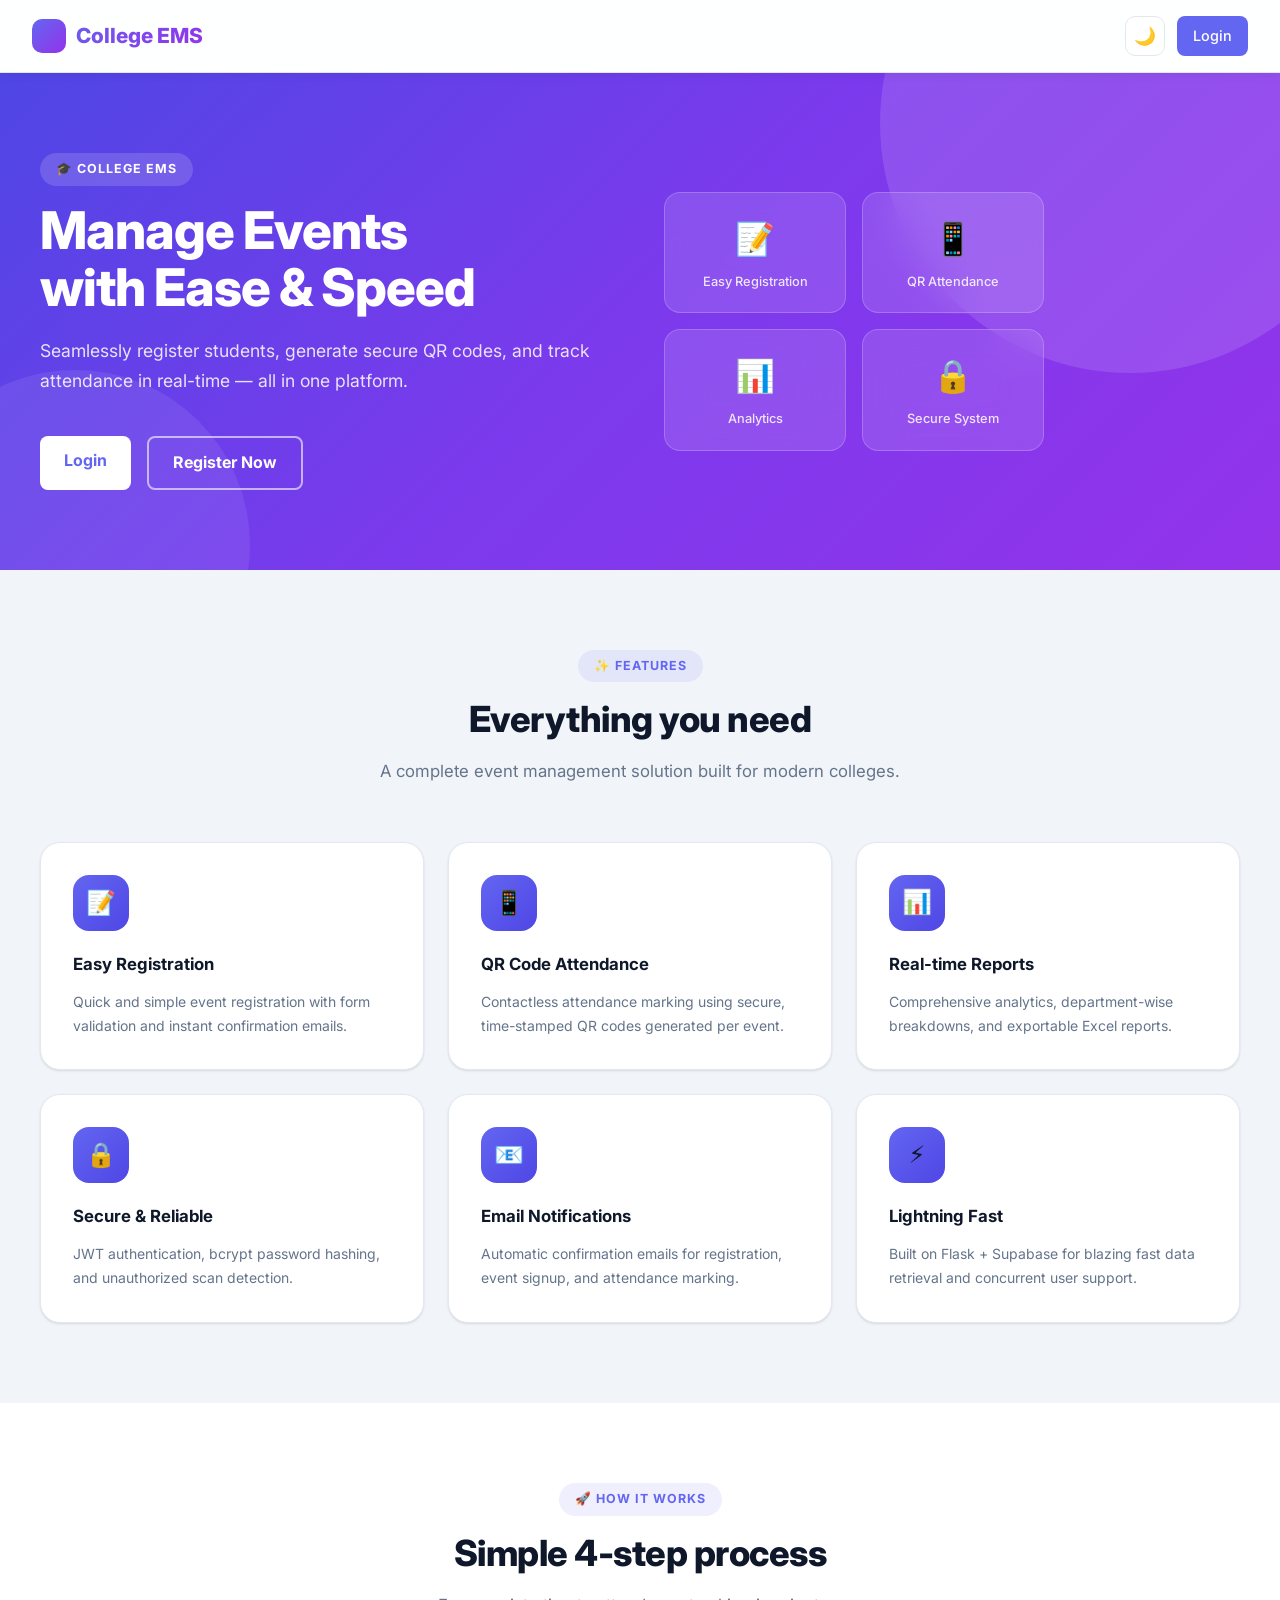
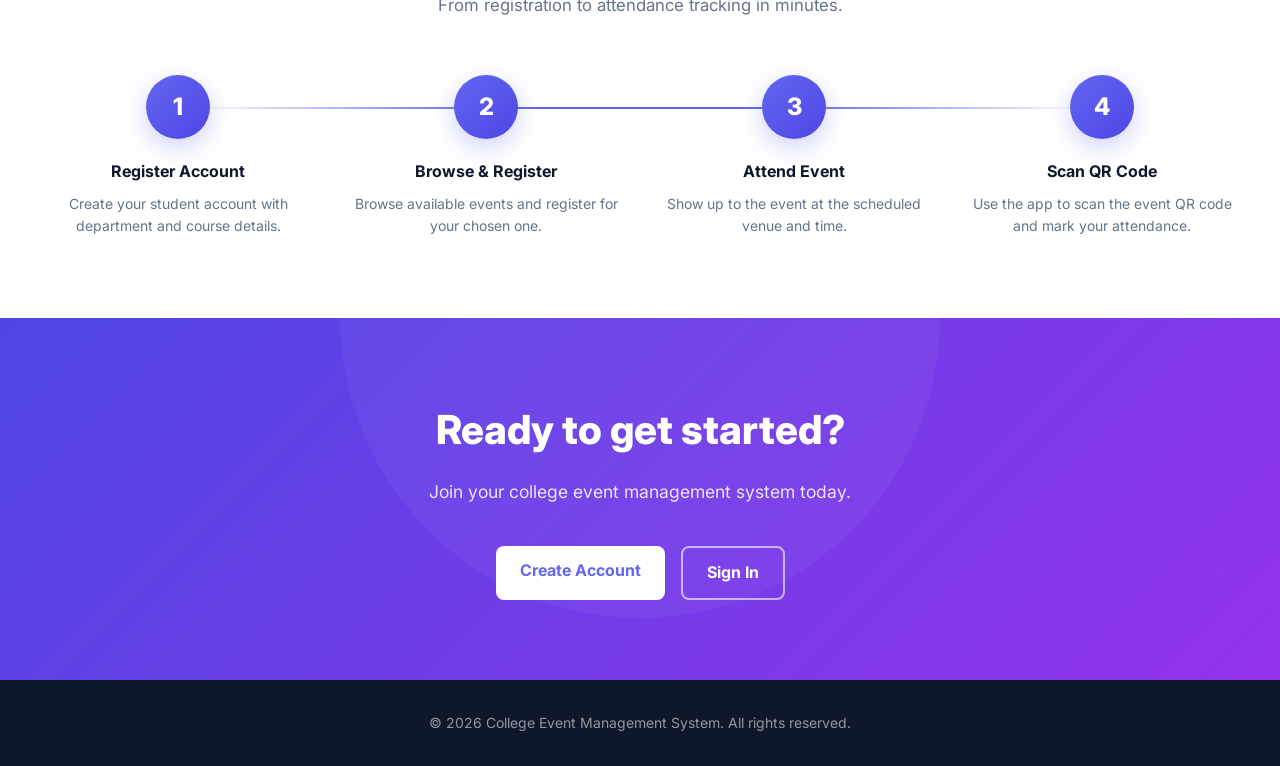
==== commit bd18df1d: "changes in login access" ====
--- a/frontend/index.html
+++ b/frontend/index.html
@@ -31,9 +31,8 @@
                 <h1 class="hero-headline">Manage Events<br>with Ease &amp; Speed</h1>
                 <p class="hero-sub">Seamlessly register students, generate secure QR codes, and track attendance in real-time — all in one platform.</p>
                 <div class="hero-cta-group">
-                    <a href="pages/login.html" class="btn btn-white">Student Login</a>
+                    <a href="pages/login.html" class="btn btn-white">Login</a>
                     <a href="pages/register.html" class="btn btn-outline-white">Register Now</a>
-                    <a href="pages/admin_login.html" class="btn btn-outline-white" style="opacity:0.8;">Admin →</a>
                 </div>
             </div>
             <div class="hero-visual" data-aos="fade-left" data-aos-delay="200">
